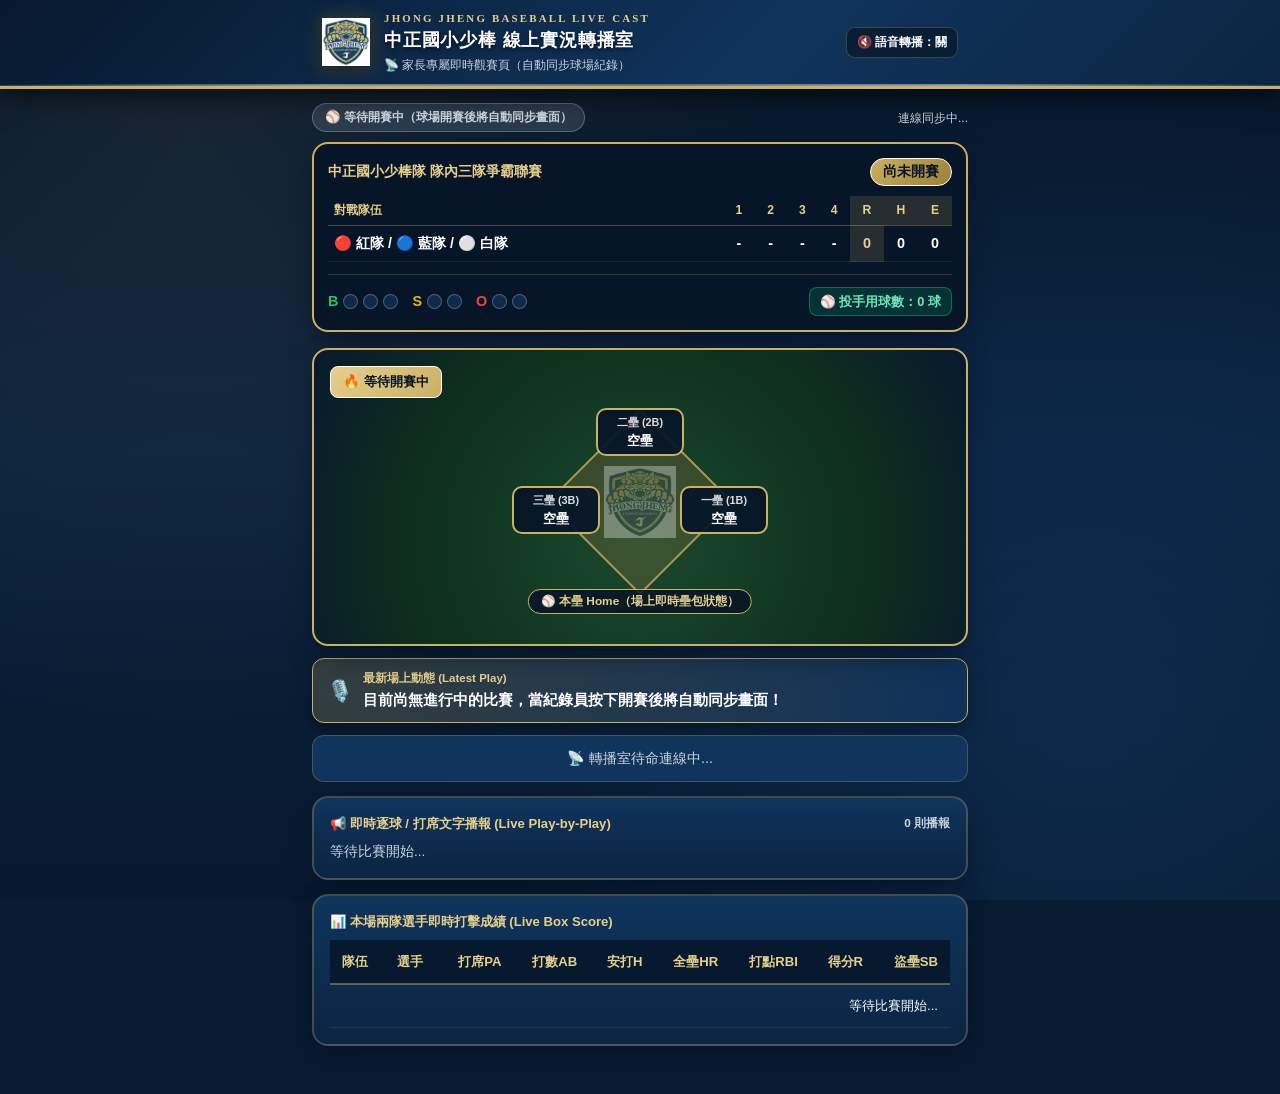
==== live.html @ 172da760 "Add files via upload" ====
<!DOCTYPE html>
<html lang="zh-TW">
<head>
    <meta charset="UTF-8">
    <meta name="viewport" content="width=device-width, initial-scale=1.0, maximum-scale=1.0, user-scalable=no">
    <meta name="theme-color" content="#10345c">
    <title>中正國小少棒隊｜LIVE 家長即時觀賽轉播室（球場模擬 & 文字播報）</title>
    <link rel="icon" type="image/png" href="assets/logo.png">
    <link rel="apple-touch-icon" href="assets/logo.png">
    <link rel="manifest" href="manifest.json">
    <link rel="stylesheet" href="css/styles.css">
    <style>
        /* 家長專屬觀賽頁 (Read-Only Live Gameday Viewer) 客製優化 */
        .parent-live-container {
            max-width: 680px;
            margin: 0 auto;
            padding: 14px 12px 48px 12px;
        }
        .live-status-pill {
            display: inline-flex;
            align-items: center;
            gap: 6px;
            padding: 4px 12px;
            border-radius: 999px;
            font-size: 0.78rem;
            font-weight: 900;
            background: rgba(239, 68, 68, 0.22);
            color: #fca5a5;
            border: 1px solid #ef4444;
        }
        .live-status-pill.standby {
            background: rgba(148, 163, 184, 0.2);
            color: #cbd5e1;
            border-color: rgba(148, 163, 184, 0.45);
        }
        .latest-play-banner {
            background: linear-gradient(90deg, rgba(203, 176, 99, 0.22) 0%, rgba(16, 52, 92, 0.85) 100%);
            border: 1.5px solid var(--jj-gold);
            border-radius: 12px;
            padding: 11px 14px;
            margin-top: 12px;
            display: flex;
            align-items: center;
            gap: 10px;
            box-shadow: 0 6px 18px rgba(0, 0, 0, 0.35);
            transition: transform 0.2s ease;
        }
        .latest-play-banner.flash {
            transform: scale(1.02);
            box-shadow: 0 0 22px rgba(203, 176, 99, 0.75);
        }
        .parent-Diamond-card .base-node {
            cursor: default;
        }
        .parent-Diamond-card .base-node:hover {
            transform: none;
        }
        .parent-Diamond-card .base-second:hover {
            transform: translateX(-50%);
        }
        .parent-box-tabs {
            display: flex;
            gap: 8px;
            margin: 16px 0 10px 0;
        }
    </style>
</head>
<body>

    <!-- 頂部中正國小金獅盾牌家長觀賽導覽列 -->
    <header class="top-header">
        <div class="header-inner" style="max-width:680px;">
            <div class="brand-group">
                <img src="assets/logo.png" alt="中正國小少棒隊徽" class="brand-logo-img" style="width:48px;height:48px;">
                <div class="brand-titles">
                    <div class="varsity-eng" style="font-size:0.68rem;">JHONG JHENG BASEBALL LIVE CAST</div>
                    <h1 style="font-size:1.12rem;">
                        <span>中正國小少棒 線上實況轉播室</span>
                    </h1>
                    <p id="viewer-sync-subtitle" style="font-size:0.75rem;">📡 家長專屬即時觀賽頁（自動同步球場紀錄）</p>
                </div>
            </div>

            <div style="display:flex;align-items:center;gap:8px;">
                <button type="button" id="viewer-voice-btn" class="btn" style="padding:6px 10px;font-size:0.76rem;" onclick="liveViewer.toggleVoice()">
                    🔇 語音轉播：關
                </button>
            </div>
        </div>
    </header>

    <main class="parent-live-container">

        <!-- 頂部狀態橫幅 -->
        <div style="display:flex;justify-content:space-between;align-items:center;margin-bottom:10px;flex-wrap:wrap;gap:8px;">
            <div id="viewer-live-badge" class="live-status-pill">
                <span class="live-dot"></span>
                <span>LIVE 比賽即時轉播中</span>
            </div>
            <span id="viewer-last-update" style="font-size:0.75rem;color:var(--text-secondary);">連線同步中...</span>
        </div>

        <!-- 1. 即時電子計分板 (Scoreboard) -->
        <div class="scoreboard-box">
            <div class="scoreboard-top-meta">
                <span id="viewer-tournament-title">載入賽事資訊中...</span>
                <span id="viewer-inning-badge" class="inning-badge-live">準備中</span>
            </div>
            <div class="table-scroll-wrapper">
                <table id="viewer-linescore-table" class="linescore-table"></table>
            </div>
            <div class="bso-pitch-strip">
                <div class="bso-group">
                    <div class="bso-item">
                        <span style="color:var(--ball-green);">B</span>
                        <span id="v-dot-b-1" class="bso-dot"></span>
                        <span id="v-dot-b-2" class="bso-dot"></span>
                        <span id="v-dot-b-3" class="bso-dot"></span>
                    </div>
                    <div class="bso-item">
                        <span style="color:var(--strike-yellow);">S</span>
                        <span id="v-dot-s-1" class="bso-dot"></span>
                        <span id="v-dot-s-2" class="bso-dot"></span>
                    </div>
                    <div class="bso-item">
                        <span style="color:var(--out-red);">O</span>
                        <span id="v-dot-o-1" class="bso-dot"></span>
                        <span id="v-dot-o-2" class="bso-dot"></span>
                    </div>
                </div>
                <div id="viewer-pitch-count-pill" class="pitch-limit-pill">⚾ 投手用球數：0 球</div>
            </div>
        </div>

        <!-- 2. 模擬棒球場壘包實況圖 + 全壘打大螢幕電視牆煙火特效 -->
        <div class="diamond-card parent-Diamond-card" id="viewer-diamond-card">
            <div class="diamond-mode-banner">
                <span id="viewer-attack-defense-tag" class="attack-defense-tag batting">🔥 等待開賽中</span>
            </div>

            <div class="diamond-field">
                <div class="diamond-lines"></div>
                <div id="v-base-second" class="base-node base-second">
                    <span class="base-label">二壘 (2B)</span>
                    <span id="v-runner-second" class="runner-name">空壘</span>
                </div>
                <div id="v-base-third" class="base-node base-third">
                    <span class="base-label">三壘 (3B)</span>
                    <span id="v-runner-third" class="runner-name">空壘</span>
                </div>
                <div id="v-base-first" class="base-node base-first">
                    <span class="base-label">一壘 (1B)</span>
                    <span id="v-runner-first" class="runner-name">空壘</span>
                </div>
                <div class="home-plate-indicator">⚾ 本壘 Home（場上即時壘包狀態）</div>
            </div>

            <!-- 🏟️ 球場大螢幕電視牆全壘打煙火特效 (HOME RUN Jumbotron Overlay) -->
            <div id="v-hr-jumbotron-overlay" class="hr-jumbotron-overlay" onclick="liveViewer.hideHomeRunJumbotron()">
                <canvas id="v-hr-fireworks-canvas" class="hr-fireworks-canvas"></canvas>
                <div class="hr-jumbotron-content">
                    <div class="hr-flying-ball">⚾</div>
                    <div class="hr-main-title">HOME RUN!</div>
                    <div id="v-hr-batter-banner" class="hr-batter-banner">🔥 全壘打！</div>
                    <div class="hr-sub-hint">🎆 JHONG JHENG STADIUM JUMBOTRON 🎆</div>
                </div>
            </div>
        </div>

        <!-- 3. 最新一球動態快訊橫幅 -->
        <div id="viewer-latest-play-box" class="latest-play-banner">
            <span style="font-size:1.3rem;">🎙️</span>
            <div style="flex:1;">
                <div style="font-size:0.72rem;color:var(--jj-gold-light);font-weight:800;">最新場上動態 (Latest Play)</div>
                <div id="viewer-latest-play-text" style="font-size:0.96rem;font-weight:900;color:#ffffff;">等待球場紀錄員傳送第一球動態...</div>
            </div>
        </div>

        <!-- 4. 目前場上投打對決資訊 -->
        <div id="viewer-matchup-info" class="matchup-bar"></div>

        <!-- 5. 即時逐球 / 打席文字轉播 (Play-by-Play) -->
        <div class="action-pad-card" style="margin-top:14px;">
            <div class="pad-group-title">
                <span>📢 即時逐球 / 打席文字播報 (Live Play-by-Play)</span>
                <span id="viewer-play-count" style="font-size:0.74rem;color:var(--text-secondary);">0 則播報</span>
            </div>
            <div id="viewer-play-log" class="play-log-list" style="max-height:340px;"></div>
        </div>

        <!-- 6. 本場兩隊選手即時成績 Box Score -->
        <div class="action-pad-card" style="margin-top:14px;">
            <div class="pad-group-title">
                <span>📊 本場兩隊選手即時打擊成績 (Live Box Score)</span>
            </div>
            <div class="table-scroll-wrapper">
                <table class="cpbl-table" style="font-size:0.82rem;">
                    <thead>
                        <tr>
                            <th class="align-left">隊伍</th>
                            <th class="align-left">選手</th>
                            <th>打席PA</th>
                            <th>打數AB</th>
                            <th>安打H</th>
                            <th>全壘HR</th>
                            <th>打點RBI</th>
                            <th>得分R</th>
                            <th>盜壘SB</th>
                        </tr>
                    </thead>
                    <tbody id="viewer-live-box-tbody"></tbody>
                </table>
            </div>
        </div>

    </main>

    <script src="js/firebase-config.js"></script>
    <script src="js/data.js"></script>
    <script src="js/stats-engine.js"></script>
    <script src="js/live-viewer.js"></script>
</body>
</html>
---- css/styles.css ----
/* ==========================================================================
   中正國小少棒隊 (JHONG JHENG ELEMENTARY SCHOOL) 專屬視覺主題樣式
   靈感與配色取自中正少棒「瑞獅金爪・皇家藏青盾牌」隊徽：
   - 主色：中正皇家藏青藍 (#10345c / #091e36)
   - 輔色：瑞獅古銅流金 (#cbb063 / #e5ce82) & 利爪純白 (#ffffff)
   ========================================================================== */

:root {
    --bg-primary: #081b31;
    --bg-secondary: #0d2847;
    --bg-card: #10345c;
    --bg-card-hover: #164375;
    --bg-surface: #0a213b;

    --jj-navy-deep: #061527;
    --jj-navy-shield: #10345c;
    --jj-gold: #cbb063;
    --jj-gold-light: #e6cf8b;
    --jj-gold-dark: #9a7f36;

    --border-color: rgba(203, 176, 99, 0.28);
    --border-highlight: rgba(203, 176, 99, 0.75);

    --text-primary: #ffffff;
    --text-secondary: #cbd5e1;
    --text-muted: #94a3b8;

    --cpbl-gold: #cbb063;
    --cpbl-gold-light: #e6cf8b;
    --cpbl-red: #dc2626;
    --cpbl-blue: #2563eb;
    --cpbl-green: #10b981;

    --ball-green: #22c55e;
    --strike-yellow: #eab308;
    --out-red: #ef4444;

    --radius-sm: 8px;
    --radius-md: 12px;
    --radius-lg: 16px;
    --shadow-lg: 0 12px 28px -6px rgba(4, 12, 24, 0.65);
}

* {
    box-sizing: border-box;
    margin: 0;
    padding: 0;
    -webkit-tap-highlight-color: transparent;
}

html, body {
    background-color: var(--bg-primary);
    background-image:
        radial-gradient(circle at 15% 15%, rgba(203, 176, 99, 0.08) 0%, transparent 45%),
        radial-gradient(circle at 85% 80%, rgba(16, 52, 92, 0.55) 0%, transparent 50%),
        linear-gradient(180deg, #061527 0%, #0a223e 50%, #07192e 100%);
    background-attachment: fixed;
    color: var(--text-primary);
    font-family: -apple-system, BlinkMacSystemFont, "Segoe UI", "Microsoft JhengHei", "PingFang TC", Roboto, sans-serif;
    line-height: 1.5;
    min-height: 100vh;
    overflow-x: hidden;
}

/* ==========================================================================
   頂部中正國小金獅盾牌導覽列 (JHONG JHENG Crest Header)
   ========================================================================== */
.top-header {
    background: linear-gradient(135deg, #07192e 0%, #10345c 60%, #0b2542 100%);
    border-bottom: 3px solid var(--jj-gold);
    position: sticky;
    top: 0;
    z-index: 100;
    box-shadow: 0 6px 24px rgba(0, 0, 0, 0.65), inset 0 -1px 0 rgba(255, 255, 255, 0.15);
}

.top-header::after {
    content: '';
    display: block;
    height: 2px;
    background: linear-gradient(90deg, transparent, #ffffff, var(--jj-gold), #ffffff, transparent);
    opacity: 0.45;
}

.header-inner {
    max-width: 1420px;
    margin: 0 auto;
    padding: 10px 22px;
    display: flex;
    align-items: center;
    justify-content: space-between;
    gap: 16px;
    flex-wrap: wrap;
}

.brand-group {
    display: flex;
    align-items: center;
    gap: 14px;
}

.brand-logo-img {
    width: 62px;
    height: 62px;
    object-fit: contain;
    filter: drop-shadow(0 3px 10px rgba(0, 0, 0, 0.65)) drop-shadow(0 0 8px rgba(203, 176, 99, 0.35));
    transition: transform 0.25s ease;
    flex-shrink: 0;
}

.brand-logo-img:hover {
    transform: scale(1.06) rotate(-2deg);
}

.brand-titles .varsity-eng {
    font-family: Georgia, "Times New Roman", serif;
    font-size: 0.72rem;
    font-weight: 800;
    letter-spacing: 2.2px;
    color: var(--jj-gold-light);
    text-transform: uppercase;
    margin-bottom: 1px;
}

.brand-titles h1 {
    font-size: 1.32rem;
    font-weight: 900;
    letter-spacing: 0.8px;
    color: #ffffff;
    text-shadow: 0 2px 4px rgba(0, 0, 0, 0.6);
    display: flex;
    align-items: center;
    gap: 10px;
    flex-wrap: wrap;
}

.season-badge {
    font-size: 0.73rem;
    background: linear-gradient(135deg, rgba(203, 176, 99, 0.25), rgba(154, 127, 54, 0.25));
    color: var(--jj-gold-light);
    border: 1.5px solid var(--jj-gold);
    padding: 2px 10px;
    border-radius: 999px;
    font-weight: 800;
    letter-spacing: 0.5px;
}

.brand-titles p {
    font-size: 0.8rem;
    color: var(--text-secondary);
    margin-top: 2px;
}

/* 桌面版主導覽選單（盾牌金框風格） */
.desktop-nav {
    display: flex;
    gap: 6px;
    background: rgba(6, 21, 39, 0.78);
    padding: 6px;
    border-radius: 12px;
    border: 1.5px solid var(--border-color);
    box-shadow: inset 0 2px 6px rgba(0, 0, 0, 0.45);
}

.nav-btn {
    background: transparent;
    color: var(--text-secondary);
    border: 1px solid transparent;
    padding: 8px 15px;
    border-radius: 8px;
    font-size: 0.9rem;
    font-weight: 800;
    cursor: pointer;
    display: flex;
    align-items: center;
    gap: 6px;
    transition: all 0.2s ease;
}

.nav-btn:hover {
    color: #ffffff;
    border-color: rgba(203, 176, 99, 0.35);
    background: rgba(203, 176, 99, 0.1);
}

.nav-btn.active {
    background: linear-gradient(135deg, #dfd092 0%, #cbb063 55%, #a88c3e 100%);
    color: #081b31;
    border-color: #ffffff;
    box-shadow: 0 3px 12px rgba(203, 176, 99, 0.45);
}

.nav-btn .live-dot {
    width: 8px;
    height: 8px;
    border-radius: 50%;
    background: var(--out-red);
    display: inline-block;
    animation: pulse 1.4s infinite;
}

@keyframes pulse {
    0% { transform: scale(0.95); opacity: 1; }
    50% { transform: scale(1.3); opacity: 0.5; }
    100% { transform: scale(0.95); opacity: 1; }
}

/* 主內容容器 */
.main-container {
    max-width: 1420px;
    margin: 0 auto;
    padding: 22px 22px 100px 22px;
}

/* 中正國小隊徽英雄橫幅 (JJ Hero Crest Banner) */
.jj-hero-banner {
    background: linear-gradient(125deg, #0b2545 0%, #10345c 50%, #17467a 100%);
    border: 2px solid var(--jj-gold);
    border-radius: var(--radius-lg);
    padding: 18px 24px;
    margin-bottom: 22px;
    display: flex;
    align-items: center;
    justify-content: space-between;
    gap: 20px;
    position: relative;
    overflow: hidden;
    box-shadow: var(--shadow-lg), inset 0 0 0 2px rgba(255, 255, 255, 0.08);
}

.jj-hero-banner::before {
    content: '';
    position: absolute;
    right: -25px;
    top: -35px;
    width: 220px;
    height: 220px;
    background: url('../assets/logo.png') no-repeat center/contain;
    opacity: 0.1;
    pointer-events: none;
}

.jj-hero-left {
    display: flex;
    align-items: center;
    gap: 18px;
    z-index: 1;
}

.jj-hero-crest {
    width: 78px;
    height: 78px;
    object-fit: contain;
    filter: drop-shadow(0 4px 12px rgba(0, 0, 0, 0.55));
}

.jj-hero-text .eng-motto {
    font-family: Georgia, "Times New Roman", serif;
    color: var(--jj-gold);
    font-size: 0.82rem;
    font-weight: 800;
    letter-spacing: 2.5px;
}

.jj-hero-text h2 {
    font-size: 1.55rem;
    font-weight: 900;
    color: #ffffff;
    letter-spacing: 1px;
    text-shadow: 0 2px 6px rgba(0, 0, 0, 0.5);
    margin: 2px 0 4px 0;
}

.jj-hero-text p {
    font-size: 0.86rem;
    color: var(--text-secondary);
}

.tab-view {
    display: none;
    animation: fadeIn 0.22s ease;
}

.tab-view.active {
    display: block;
}

@keyframes fadeIn {
    from { opacity: 0; transform: translateY(4px); }
    to { opacity: 1; transform: translateY(0); }
}

/* 三隊聯盟戰績總覽卡片（盾牌雙線金框風格） */
.team-summary-bar {
    display: grid;
    grid-template-columns: repeat(auto-fit, minmax(290px, 1fr));
    gap: 16px;
    margin-bottom: 26px;
}

.summary-stat-card {
    background: linear-gradient(155deg, #10345c 0%, #0a223e 100%);
    border: 1.5px solid var(--border-color);
    border-radius: var(--radius-md);
    padding: 16px 18px;
    position: relative;
    overflow: hidden;
    box-shadow: var(--shadow-lg);
    transition: transform 0.2s ease, border-color 0.2s ease;
}

.summary-stat-card:hover {
    transform: translateY(-2px);
    border-color: var(--jj-gold);
}

.summary-stat-card::after {
    content: '';
    position: absolute;
    right: -12px;
    bottom: -12px;
    width: 95px;
    height: 95px;
    background: url('../assets/logo.png') no-repeat center/contain;
    opacity: 0.06;
    pointer-events: none;
}

.summary-stat-card .stat-label {
    font-size: 0.78rem;
    color: var(--text-secondary);
    font-weight: 700;
    margin-bottom: 4px;
}

.summary-stat-card .stat-value {
    font-size: 1.55rem;
    font-weight: 900;
    color: #fff;
    font-variant-numeric: tabular-nums;
}

.summary-stat-card .stat-sub {
    font-size: 0.75rem;
    color: var(--jj-gold-light);
    margin-top: 2px;
}

/* 區段標題與工具列 */
.section-toolbar {
    display: flex;
    align-items: center;
    justify-content: space-between;
    flex-wrap: wrap;
    gap: 12px;
    margin-bottom: 18px;
}

.section-title {
    display: flex;
    align-items: center;
    gap: 10px;
    font-size: 1.3rem;
    font-weight: 900;
    color: #ffffff;
    text-shadow: 0 2px 4px rgba(0, 0, 0, 0.4);
}

.section-title::before {
    content: '';
    display: inline-block;
    width: 7px;
    height: 24px;
    background: linear-gradient(180deg, var(--jj-gold-light), var(--jj-gold-dark));
    border-radius: 3px;
    border: 1px solid #fff;
}

.pill-switch {
    display: inline-flex;
    background: var(--jj-navy-deep);
    padding: 4px;
    border-radius: 10px;
    border: 1.5px solid var(--border-color);
    flex-wrap: wrap;
}

.pill-btn {
    border: none;
    background: transparent;
    color: var(--text-secondary);
    padding: 7px 15px;
    border-radius: 7px;
    font-size: 0.86rem;
    font-weight: 800;
    cursor: pointer;
    transition: 0.18s;
}

.pill-btn:hover {
    color: #fff;
}

.pill-btn.active {
    background: linear-gradient(135deg, var(--jj-gold-light), var(--jj-gold));
    color: #081b31;
    box-shadow: 0 2px 8px rgba(203, 176, 99, 0.4);
}

/* ==========================================================================
   CPBL × 中正金獅盾牌風格 TOP 5 個人獎項排行榜卡片 (Toplist Podium Cards)
   ========================================================================== */
.toplist-grid {
    display: grid;
    grid-template-columns: repeat(auto-fill, minmax(320px, 1fr));
    gap: 18px;
    margin-bottom: 32px;
}

.toplist-card {
    background: linear-gradient(180deg, #10345c 0%, #0b2442 100%);
    border: 2px solid var(--border-color);
    border-radius: var(--radius-lg);
    overflow: hidden;
    box-shadow: var(--shadow-lg);
    transition: transform 0.2s ease, border-color 0.2s ease;
    position: relative;
}

.toplist-card:hover {
    transform: translateY(-3px);
    border-color: var(--jj-gold);
}

.toplist-card-header {
    background: linear-gradient(90deg, #07192e 0%, #133c6b 100%);
    padding: 12px 16px;
    display: flex;
    align-items: center;
    justify-content: space-between;
    border-bottom: 2px solid var(--jj-gold);
}

.toplist-card-title {
    font-size: 1.02rem;
    font-weight: 900;
    color: var(--jj-gold-light);
    display: flex;
    align-items: center;
    gap: 8px;
    letter-spacing: 0.5px;
}

.toplist-card-code {
    font-family: Georgia, serif;
    font-size: 0.75rem;
    font-weight: 800;
    background: rgba(203, 176, 99, 0.2);
    color: var(--jj-gold-light);
    border: 1px solid rgba(203, 176, 99, 0.5);
    padding: 2px 9px;
    border-radius: 6px;
}

.toplist-leader-hero {
    padding: 16px;
    background: linear-gradient(180deg, rgba(203, 176, 99, 0.18) 0%, rgba(16, 52, 92, 0) 100%);
    display: flex;
    align-items: center;
    justify-content: space-between;
    border-bottom: 1px solid rgba(203, 176, 99, 0.2);
    cursor: pointer;
    position: relative;
    overflow: hidden;
}

.toplist-leader-hero::after {
    content: '';
    position: absolute;
    right: 8px;
    top: 50%;
    transform: translateY(-50%);
    width: 72px;
    height: 72px;
    background: url('../assets/logo.png') no-repeat center/contain;
    opacity: 0.08;
    pointer-events: none;
}

.leader-left {
    display: flex;
    align-items: center;
    gap: 12px;
    z-index: 1;
}

/* 盾牌造型第1名徽章 */
.rank-crown {
    width: 34px;
    height: 38px;
    clip-path: polygon(50% 0%, 100% 15%, 100% 72%, 50% 100%, 0% 72%, 0% 15%);
    background: linear-gradient(135deg, #fff3c4 0%, #cbb063 55%, #8f7229 100%);
    color: #081b31;
    font-weight: 900;
    font-size: 0.95rem;
    display: flex;
    align-items: center;
    justify-content: center;
}

.jersey-badge {
    width: 44px;
    height: 44px;
    border-radius: 10px;
    background: #07192e;
    border: 2px solid var(--jj-gold);
    box-shadow: inset 0 0 0 1px rgba(255, 255, 255, 0.25);
    display: flex;
    align-items: center;
    justify-content: center;
    font-weight: 900;
    font-size: 1.05rem;
    color: var(--jj-gold-light);
}

.leader-info .player-name {
    font-size: 1.12rem;
    font-weight: 900;
    color: #fff;
}

.leader-info .player-meta {
    font-size: 0.76rem;
    color: var(--text-secondary);
    margin-top: 2px;
}

.leader-BigStat {
    font-size: 1.9rem;
    font-weight: 900;
    color: var(--jj-gold-light);
    text-shadow: 0 2px 8px rgba(0, 0, 0, 0.5);
    font-variant-numeric: tabular-nums;
    z-index: 1;
}

.toplist-runners {
    padding: 8px 16px 12px 16px;
}

.runner-row {
    display: flex;
    align-items: center;
    justify-content: space-between;
    padding: 8px 4px;
    border-bottom: 1px dashed rgba(203, 176, 99, 0.15);
    cursor: pointer;
    font-size: 0.9rem;
}

.runner-row:last-child {
    border-bottom: none;
}

.runner-row:hover {
    background: rgba(203, 176, 99, 0.08);
    border-radius: 6px;
}

.runner-left {
    display: flex;
    align-items: center;
    gap: 8px;
}

.rank-num {
    width: 24px;
    height: 24px;
    border-radius: 6px;
    background: rgba(255, 255, 255, 0.1);
    border: 1px solid rgba(255, 255, 255, 0.2);
    color: #e2e8f0;
    font-size: 0.78rem;
    font-weight: 900;
    display: flex;
    align-items: center;
    justify-content: center;
}

.rank-num.rank-1 {
    background: linear-gradient(135deg, #e6cf8b, #cbb063);
    color: #081b31;
    border-color: #fff;
}

.rank-num.rank-2 {
    background: linear-gradient(135deg, #f1f5f9, #94a3b8);
    color: #0f172a;
}

.rank-num.rank-3 {
    background: linear-gradient(135deg, #d97706, #92400e);
    color: #ffffff;
}

.runner-stat {
    font-weight: 800;
    color: #f8fafc;
    font-variant-numeric: tabular-nums;
}

/* ==========================================================================
   完整數據統計表格 (中正藏青金框表格)
   ========================================================================== */
.stats-table-card {
    background: linear-gradient(180deg, #10345c 0%, #0b2442 100%);
    border: 2px solid var(--border-color);
    border-radius: var(--radius-lg);
    overflow: hidden;
    box-shadow: var(--shadow-lg);
    margin-bottom: 28px;
}

.table-filter-bar {
    padding: 14px 18px;
    background: #081d36;
    border-bottom: 2px solid var(--jj-gold);
    display: flex;
    align-items: center;
    justify-content: space-between;
    flex-wrap: wrap;
    gap: 12px;
}

.search-input {
    background: #061527;
    border: 1.5px solid var(--border-color);
    color: var(--text-primary);
    padding: 8px 14px;
    border-radius: 8px;
    font-size: 0.9rem;
    min-width: 220px;
}

.search-input:focus {
    outline: none;
    border-color: var(--jj-gold);
}

.table-scroll-wrapper {
    width: 100%;
    overflow-x: auto;
    -webkit-overflow-scrolling: touch;
}

.cpbl-table {
    width: 100%;
    border-collapse: collapse;
    font-size: 0.88rem;
    white-space: nowrap;
}

.cpbl-table th {
    background: #07192e;
    color: var(--jj-gold-light);
    font-weight: 800;
    padding: 12px 12px;
    text-align: right;
    border-bottom: 2px solid rgba(203, 176, 99, 0.45);
    cursor: pointer;
    user-select: none;
    transition: background 0.15s;
}

.cpbl-table th:hover {
    background: #133c6b;
    color: #fff;
}

.cpbl-table th.sorted {
    color: #ffffff;
    background: rgba(203, 176, 99, 0.25);
}

.cpbl-table th.align-left,
.cpbl-table td.align-left {
    text-align: left;
}

.cpbl-table td {
    padding: 11px 12px;
    text-align: right;
    border-bottom: 1px solid rgba(203, 176, 99, 0.12);
    font-variant-numeric: tabular-nums;
}

.cpbl-table tbody tr:hover {
    background: rgba(203, 176, 99, 0.09);
}

.cpbl-table td.highlight-col {
    color: var(--jj-gold-light);
    font-weight: 900;
    background: rgba(203, 176, 99, 0.1);
}

.player-link-cell {
    display: flex;
    align-items: center;
    gap: 8px;
    cursor: pointer;
    font-weight: 800;
    color: #fff;
}

.player-link-cell:hover {
    color: var(--jj-gold-light);
}

.num-tag {
    display: inline-block;
    min-width: 28px;
    text-align: center;
    padding: 1px 6px;
    border-radius: 5px;
    background: #061527;
    border: 1px solid var(--jj-gold);
    color: var(--jj-gold-light);
    font-size: 0.76rem;
    font-weight: 800;
}

/* ==========================================================================
   實戰計分本介面 (手機/平板觸控優化 Scorebook & Live Recorder)
   ========================================================================== */
.scorebook-layout {
    display: grid;
    grid-template-columns: 1.05fr 1.25fr;
    gap: 18px;
    align-items: start;
}

@media (max-width: 960px) {
    .scorebook-layout {
        grid-template-columns: 1fr;
    }
}

/* 電子計分板 */
.scoreboard-box {
    background: #061527;
    border: 2px solid var(--jj-gold);
    border-radius: var(--radius-lg);
    padding: 14px;
    box-shadow: var(--shadow-lg);
    margin-bottom: 16px;
}

.scoreboard-top-meta {
    display: flex;
    justify-content: space-between;
    align-items: center;
    margin-bottom: 10px;
    font-size: 0.86rem;
    color: var(--jj-gold-light);
    font-weight: 800;
}

.inning-badge-live {
    background: linear-gradient(135deg, #cbb063, #9a7f36);
    color: #061527;
    border: 1px solid #fff;
    padding: 3px 12px;
    border-radius: 999px;
    font-weight: 900;
    font-size: 0.85rem;
}

.linescore-table {
    width: 100%;
    border-collapse: collapse;
    text-align: center;
    font-variant-numeric: tabular-nums;
    font-size: 0.9rem;
}

.linescore-table th {
    color: var(--jj-gold-light);
    font-size: 0.76rem;
    padding: 5px 4px;
    border-bottom: 1px solid rgba(203, 176, 99, 0.35);
}

.linescore-table td {
    padding: 7px 4px;
    font-weight: 800;
    border-bottom: 1px solid rgba(255, 255, 255, 0.08);
}

.linescore-table .team-col {
    text-align: left;
    padding-left: 6px;
    font-weight: 900;
    min-width: 110px;
}

.linescore-table .rhe-col {
    background: rgba(203, 176, 99, 0.16);
    color: var(--jj-gold-light);
    font-weight: 900;
    width: 34px;
}

/* B-S-O 球數燈號與少棒用球數監控 */
.bso-pitch-strip {
    display: flex;
    align-items: center;
    justify-content: space-between;
    flex-wrap: wrap;
    gap: 10px;
    margin-top: 12px;
    padding-top: 12px;
    border-top: 1px solid rgba(203, 176, 99, 0.25);
}

.bso-group {
    display: flex;
    align-items: center;
    gap: 14px;
}

.bso-item {
    display: flex;
    align-items: center;
    gap: 5px;
    font-weight: 900;
    font-size: 0.9rem;
}

.bso-dot {
    width: 15px;
    height: 15px;
    border-radius: 50%;
    background: #102a49;
    border: 1px solid rgba(255, 255, 255, 0.25);
}

.bso-dot.active-b { background: var(--ball-green); box-shadow: 0 0 8px var(--ball-green); }
.bso-dot.active-s { background: var(--strike-yellow); box-shadow: 0 0 8px var(--strike-yellow); }
.bso-dot.active-o { background: var(--out-red); box-shadow: 0 0 8px var(--out-red); }

.pitch-limit-pill {
    padding: 4px 10px;
    border-radius: 8px;
    font-size: 0.8rem;
    font-weight: 800;
    background: rgba(16, 185, 129, 0.18);
    border: 1px solid rgba(16, 185, 129, 0.45);
    color: #6ee7b7;
}

.pitch-limit-pill.warn {
    background: rgba(245, 158, 11, 0.22);
    border-color: #f59e0b;
    color: #fde68a;
}

.pitch-limit-pill.danger {
    background: rgba(239, 68, 68, 0.25);
    border-color: #ef4444;
    color: #fca5a5;
}

/* 互動式棒球鑽石壘包圖（中央浮印中正金獅隊徽） */
.diamond-card {
    background: radial-gradient(circle at 50% 65%, #194a2d 0%, #0e2e1d 62%, #07192e 100%);
    border: 2px solid var(--jj-gold);
    border-radius: var(--radius-lg);
    padding: 16px;
    position: relative;
    min-height: 295px;
    display: flex;
    flex-direction: column;
    justify-content: space-between;
    box-shadow: var(--shadow-lg);
    overflow: hidden;
}

.diamond-mode-banner {
    display: flex;
    justify-content: space-between;
    align-items: center;
    z-index: 2;
}

.attack-defense-tag {
    padding: 5px 12px;
    border-radius: 8px;
    font-weight: 900;
    font-size: 0.84rem;
    background: linear-gradient(135deg, var(--jj-gold-light), var(--jj-gold));
    color: #061527;
    border: 1px solid #fff;
}

.diamond-field {
    position: relative;
    width: 240px;
    height: 210px;
    margin: 10px auto;
}

.diamond-lines {
    position: absolute;
    top: 28px;
    left: 50%;
    width: 132px;
    height: 132px;
    transform: translateX(-50%) rotate(45deg);
    border: 2px solid rgba(203, 176, 99, 0.75);
    background: rgba(180, 125, 70, 0.22);
}

.diamond-lines::after {
    content: '';
    position: absolute;
    inset: 28px;
    background: url('../assets/logo.png') no-repeat center/contain;
    transform: rotate(-45deg);
    opacity: 0.32;
    pointer-events: none;
}

.base-node {
    position: absolute;
    width: 88px;
    min-height: 44px;
    background: rgba(6, 21, 39, 0.92);
    border: 2px solid var(--jj-gold);
    border-radius: 10px;
    display: flex;
    flex-direction: column;
    align-items: center;
    justify-content: center;
    padding: 4px 6px;
    cursor: pointer;
    z-index: 3;
    transition: transform 0.15s, border-color 0.15s;
    text-align: center;
}

.base-node:hover {
    transform: scale(1.05);
}

.base-node.occupied {
    background: linear-gradient(135deg, #e6cf8b, #cbb063);
    color: #061527;
    border-color: #ffffff;
    box-shadow: 0 0 14px rgba(203, 176, 99, 0.8);
}

.base-node .base-label {
    font-size: 0.68rem;
    font-weight: 800;
    opacity: 0.85;
}

.base-node .runner-name {
    font-size: 0.82rem;
    font-weight: 900;
    white-space: nowrap;
    overflow: hidden;
    text-overflow: ellipsis;
    max-width: 78px;
}

.base-second {
    top: 0;
    left: 50%;
    transform: translateX(-50%);
}
.base-second:hover { transform: translateX(-50%) scale(1.05); }

.base-third {
    top: 78px;
    left: -8px;
}

.base-first {
    top: 78px;
    right: -8px;
}

.home-plate-indicator {
    position: absolute;
    bottom: 4px;
    left: 50%;
    transform: translateX(-50%);
    background: rgba(6, 21, 39, 0.85);
    border: 1px solid var(--jj-gold);
    color: var(--jj-gold-light);
    padding: 3px 12px;
    border-radius: 999px;
    font-size: 0.74rem;
    font-weight: 800;
    white-space: nowrap;
}

/* 當前對決焦點卡 */
.matchup-bar {
    background: var(--bg-card);
    border: 1.5px solid var(--border-color);
    border-radius: var(--radius-md);
    padding: 12px 14px;
    display: flex;
    align-items: center;
    justify-content: space-between;
    gap: 10px;
    flex-wrap: wrap;
    margin-top: 12px;
}

/* 實戰操作按鈕面盤 */
.action-pad-card {
    background: linear-gradient(180deg, #10345c 0%, #0b2442 100%);
    border: 2px solid var(--border-color);
    border-radius: var(--radius-lg);
    padding: 16px;
    box-shadow: var(--shadow-lg);
}

.pad-group-title {
    font-size: 0.82rem;
    font-weight: 800;
    color: var(--jj-gold-light);
    margin: 12px 0 8px 0;
    display: flex;
    align-items: center;
    justify-content: space-between;
}

.pad-group-title:first-child {
    margin-top: 0;
}

.pitch-btn-grid {
    display: grid;
    grid-template-columns: repeat(4, 1fr);
    gap: 8px;
}

.play-btn-grid {
    display: grid;
    grid-template-columns: repeat(3, 1fr);
    gap: 9px;
}

.touch-btn {
    border: none;
    border-radius: 11px;
    padding: 13px 8px;
    font-size: 0.94rem;
    font-weight: 900;
    color: #fff;
    cursor: pointer;
    display: flex;
    flex-direction: column;
    align-items: center;
    justify-content: center;
    gap: 2px;
    transition: transform 0.08s ease;
    box-shadow: 0 3px 8px rgba(0, 0, 0, 0.35);
}

.touch-btn:active {
    transform: scale(0.95);
}

.touch-btn small {
    font-size: 0.7rem;
    opacity: 0.85;
    font-weight: 600;
}

.btn-strike { background: linear-gradient(135deg, #ca8a04, #a16207); border: 1px solid #facc15; }
.btn-ball   { background: linear-gradient(135deg, #16a34a, #15803d); border: 1px solid #4ade80; }
.btn-foul   { background: linear-gradient(135deg, #475569, #334155); border: 1px solid #94a3b8; }

.btn-hit    { background: linear-gradient(135deg, #059669, #047857); border: 1px solid #34d399; }
.btn-hr     { background: linear-gradient(135deg, #cbb063, #9a7f36); color: #061527; border: 1.5px solid #ffffff; }
.btn-walk   { background: linear-gradient(135deg, #2563eb, #1d4ed8); border: 1px solid #60a5fa; }
.btn-out    { background: linear-gradient(135deg, #dc2626, #b91c1c); border: 1px solid #f87171; }
.btn-sac    { background: linear-gradient(135deg, #7c3aed, #6d28d9); border: 1px solid #a78bfa; }

.utility-btn-row {
    display: flex;
    flex-wrap: wrap;
    gap: 8px;
    margin-top: 16px;
    padding-top: 14px;
    border-top: 1px solid var(--border-color);
}

/* 通用按鈕樣式 */
.btn {
    border: 1.5px solid var(--border-color);
    background: #081d36;
    color: var(--text-primary);
    padding: 9px 15px;
    border-radius: 9px;
    font-size: 0.88rem;
    font-weight: 800;
    cursor: pointer;
    display: inline-flex;
    align-items: center;
    gap: 6px;
    transition: 0.15s;
}

.btn:hover {
    background: var(--bg-card-hover);
    border-color: var(--jj-gold);
}

.btn-primary {
    background: linear-gradient(135deg, #e6cf8b 0%, #cbb063 60%, #9a7f36 100%);
    color: #061527;
    border-color: #ffffff;
}

.btn-primary:hover {
    filter: brightness(1.06);
}

.btn-danger {
    background: rgba(239, 68, 68, 0.2);
    color: #fca5a5;
    border-color: rgba(239, 68, 68, 0.45);
}

/* 文字轉播紀錄 */
.play-log-list {
    max-height: 250px;
    overflow-y: auto;
    display: flex;
    flex-direction: column;
    gap: 6px;
    padding-right: 4px;
}

.play-log-item {
    background: rgba(6, 21, 39, 0.85);
    border-left: 3px solid var(--jj-gold);
    padding: 8px 12px;
    border-radius: 6px;
    font-size: 0.85rem;
    display: flex;
    gap: 8px;
}

.play-log-inning {
    color: var(--jj-gold-light);
    font-weight: 800;
    min-width: 48px;
}

/* 比賽歷史卡片 */
.games-list-grid {
    display: grid;
    grid-template-columns: repeat(auto-fill, minmax(360px, 1fr));
    gap: 16px;
}

.game-history-card {
    background: linear-gradient(180deg, #10345c 0%, #0a223e 100%);
    border: 2px solid var(--border-color);
    border-radius: var(--radius-lg);
    padding: 16px;
    box-shadow: var(--shadow-lg);
}

.game-result-badge {
    padding: 3px 10px;
    border-radius: 6px;
    font-weight: 900;
    font-size: 0.8rem;
}

.game-result-badge.win { background: rgba(203, 176, 99, 0.22); color: var(--jj-gold-light); border: 1px solid var(--jj-gold); }

/* 模態彈窗 */
.modal-backdrop {
    position: fixed;
    inset: 0;
    background: rgba(4, 12, 24, 0.85);
    backdrop-filter: blur(5px);
    z-index: 250;
    display: none;
    align-items: center;
    justify-content: center;
    padding: 16px;
}

.modal-backdrop.open {
    display: flex;
}

.modal-panel {
    background: linear-gradient(180deg, #10345c 0%, #081d36 100%);
    border: 2px solid var(--jj-gold);
    border-radius: var(--radius-lg);
    width: 100%;
    max-width: 700px;
    max-height: 90vh;
    overflow-y: auto;
    box-shadow: 0 20px 50px rgba(0, 0, 0, 0.75);
    padding: 20px;
}

.modal-header {
    display: flex;
    align-items: center;
    justify-content: space-between;
    padding-bottom: 12px;
    margin-bottom: 16px;
    border-bottom: 1.5px solid var(--border-color);
}

.form-grid {
    display: grid;
    grid-template-columns: repeat(auto-fit, minmax(180px, 1fr));
    gap: 12px;
    margin-bottom: 14px;
}

.form-group label {
    display: block;
    font-size: 0.8rem;
    color: var(--jj-gold-light);
    margin-bottom: 4px;
    font-weight: 800;
}

.form-control {
    width: 100%;
    background: #061527;
    border: 1.5px solid var(--border-color);
    color: var(--text-primary);
    padding: 9px 12px;
    border-radius: 8px;
    font-size: 0.92rem;
}

/* 手機/平板底部固定導覽列 */
.mobile-bottom-nav {
    display: none;
    position: fixed;
    bottom: 0;
    left: 0;
    right: 0;
    background: rgba(6, 21, 39, 0.96);
    backdrop-filter: blur(10px);
    border-top: 2px solid var(--jj-gold);
    z-index: 150;
    padding: 6px 8px calc(6px + env(safe-area-inset-bottom));
    justify-content: space-around;
}

.mobile-nav-item {
    background: transparent;
    border: none;
    color: var(--text-secondary);
    display: flex;
    flex-direction: column;
    align-items: center;
    gap: 3px;
    font-size: 0.72rem;
    font-weight: 800;
    padding: 6px 10px;
    border-radius: 8px;
    cursor: pointer;
}

.mobile-nav-item .icon {
    font-size: 1.2rem;
}

.mobile-nav-item.active {
    color: var(--jj-gold-light);
}

@media (max-width: 860px) {
    .desktop-nav {
        display: none;
    }
    .mobile-bottom-nav {
        display: flex;
    }
    .header-inner {
        padding: 10px 14px;
    }
    .brand-logo-img {
        width: 48px;
        height: 48px;
    }
    .jj-hero-banner {
        padding: 14px 16px;
    }
    .jj-hero-crest {
        width: 56px;
        height: 56px;
    }
    .jj-hero-text h2 {
        font-size: 1.2rem;
    }
    .main-container {
        padding: 14px 12px 95px 12px;
    }
    .pitch-btn-grid {
        grid-template-columns: repeat(2, 1fr);
    }
    .games-list-grid {
        grid-template-columns: 1fr;
    }
}

/* ==========================================================================
   🔊 按鈕語音播報確認橫幅 (Voice Confirmation HUD)
   ========================================================================== */
.voice-confirm-bar {
    display: flex;
    align-items: center;
    justify-content: space-between;
    gap: 10px;
    background: rgba(6, 21, 39, 0.85);
    border: 1.5px solid var(--border-color);
    border-radius: 10px;
    padding: 8px 12px;
    margin-bottom: 12px;
}

.voice-action-toast {
    font-size: 0.9rem;
    font-weight: 900;
    color: var(--jj-gold-light);
    display: flex;
    align-items: center;
    gap: 6px;
    transition: transform 0.15s ease, color 0.15s ease;
}

.voice-action-toast.speaking {
    color: #ffffff;
    text-shadow: 0 0 12px rgba(203, 176, 99, 0.9);
    transform: scale(1.03);
}

.voice-toggle-btn {
    padding: 4px 10px;
    font-size: 0.76rem;
    white-space: nowrap;
}

/* ==========================================================================
   🏟️ 球場大螢幕電視牆全壘打煙火特效 (Stadium Jumbotron HOME RUN Overlay)
   ========================================================================== */
.hr-jumbotron-overlay {
    position: absolute;
    inset: 0;
    z-index: 30;
    background:
        repeating-linear-gradient(
            0deg,
            rgba(0, 0, 0, 0.28) 0px,
            rgba(0, 0, 0, 0.28) 2px,
            transparent 2px,
            transparent 4px
        ),
        radial-gradient(circle at 50% 45%, rgba(26, 12, 4, 0.88) 0%, rgba(4, 12, 26, 0.95) 100%);
    display: flex;
    align-items: center;
    justify-content: center;
    opacity: 0;
    pointer-events: none;
    transition: opacity 0.25s ease;
    cursor: pointer;
    border-radius: calc(var(--radius-lg) - 2px);
    box-shadow: inset 0 0 36px rgba(255, 200, 40, 0.55);
}

.hr-jumbotron-overlay.active {
    opacity: 1;
    pointer-events: auto;
    animation: jumbotronBorderFlash 0.35s infinite alternate;
}

@keyframes jumbotronBorderFlash {
    0% {
        box-shadow: inset 0 0 25px rgba(255, 215, 0, 0.45), inset 0 0 0 3px #cbb063;
    }
    100% {
        box-shadow: inset 0 0 55px rgba(255, 80, 20, 0.85), inset 0 0 0 5px #fffbeb;
    }
}

.hr-fireworks-canvas {
    position: absolute;
    inset: 0;
    width: 100%;
    height: 100%;
    pointer-events: none;
    z-index: 1;
}

.hr-jumbotron-content {
    position: relative;
    z-index: 2;
    text-align: center;
    padding: 12px 16px;
    display: flex;
    flex-direction: column;
    align-items: center;
    justify-content: center;
}

.hr-flying-ball {
    font-size: 2.3rem;
    filter: drop-shadow(0 0 14px #facc15);
    animation: hrBallFly 0.75s cubic-bezier(0.18, 0.89, 0.32, 1.28) infinite alternate;
}

@keyframes hrBallFly {
    0% { transform: translateY(4px) scale(0.92) rotate(-15deg); }
    100% { transform: translateY(-10px) scale(1.18) rotate(20deg); }
}

.hr-main-title {
    font-family: "Impact", "Arial Black", "Segoe UI Black", sans-serif;
    font-size: clamp(2.3rem, 6vw, 3.4rem);
    font-weight: 900;
    letter-spacing: 3px;
    line-height: 1.05;
    text-transform: uppercase;
    background: linear-gradient(180deg, #ffffff 0%, #fef08a 30%, #f59e0b 65%, #dc2626 100%);
    -webkit-background-clip: text;
    background-clip: text;
    color: transparent;
    filter: drop-shadow(0 0 12px rgba(250, 204, 21, 0.95)) drop-shadow(0 4px 0 #7c2d12);
    animation: hrTitlePop 0.45s cubic-bezier(0.175, 0.885, 0.32, 1.275) infinite alternate;
    margin: 4px 0 8px 0;
}

@keyframes hrTitlePop {
    0% { transform: scale(0.96) rotate(-1deg); }
    100% { transform: scale(1.06) rotate(1deg); }
}

.hr-batter-banner {
    background: linear-gradient(90deg, rgba(220, 38, 38, 0.92), rgba(180, 83, 9, 0.95), rgba(220, 38, 38, 0.92));
    border: 2px solid #fef08a;
    color: #ffffff;
    font-weight: 900;
    font-size: 0.96rem;
    padding: 5px 16px;
    border-radius: 999px;
    box-shadow: 0 0 18px rgba(250, 204, 21, 0.7);
    letter-spacing: 0.5px;
}

.hr-sub-hint {
    margin-top: 8px;
    font-size: 0.7rem;
    font-weight: 900;
    letter-spacing: 2px;
    color: #fde68a;
    text-shadow: 0 0 8px rgba(250, 204, 21, 0.8);
}

/* ==========================================================================
   📱 手機版專屬排版：比賽紀錄時將「即時文字播報」移到最下方
   （平板 >= 768px 與電腦版維持原本左右/原位排版不變動）
   ========================================================================== */
@media (max-width: 767px) {
    .live-scorebook-grid {
        display: flex;
        flex-direction: column;
        gap: 14px;
    }

    .live-scorebook-grid > .live-left-col {
        display: contents;
    }

    .live-scorebook-grid .diamond-card {
        order: 1;
    }

    .live-scorebook-grid #live-matchup-info {
        order: 2;
        margin-top: 0;
    }

    .live-scorebook-grid > .live-right-col {
        order: 3;
    }

    .live-scorebook-grid .play-log-card {
        order: 4;
        margin-top: 0 !important;
    }
}

/* ==========================================================================
   📸 CPBL 官網風格：第一名選手照片 ＋ 1~5名橫線排行榜卡片 (CPBL Photo Podium Card)
   ========================================================================== */
.toplist-grid {
    grid-template-columns: repeat(auto-fill, minmax(365px, 1fr));
    gap: 20px;
}

@media (max-width: 480px) {
    .toplist-grid {
        grid-template-columns: 1fr;
    }
}

.cpbl-podium-header {
    background: linear-gradient(90deg, #07192e 0%, #10345c 100%);
    padding: 12px 16px 10px 16px;
    display: flex;
    align-items: baseline;
    justify-content: space-between;
    border-bottom: 3.5px solid var(--jj-gold);
}

.cpbl-title-group {
    display: flex;
    align-items: baseline;
    gap: 8px;
}

.cpbl-cat-name {
    font-size: 1.2rem;
    font-weight: 900;
    color: #ffffff;
    letter-spacing: 0.5px;
}

.cpbl-cat-eng {
    font-size: 0.86rem;
    font-weight: 800;
    color: var(--jj-gold-light);
    letter-spacing: 0.5px;
}

.cpbl-more-link {
    font-size: 0.8rem;
    font-weight: 700;
    color: var(--text-secondary);
    cursor: pointer;
    display: inline-flex;
    align-items: center;
    gap: 5px;
    transition: color 0.15s;
}

.cpbl-more-link:hover {
    color: var(--jj-gold-light);
}

.cpbl-more-circle {
    width: 18px;
    height: 18px;
    border-radius: 50%;
    border: 1px solid currentColor;
    display: inline-flex;
    align-items: center;
    justify-content: center;
    font-size: 0.65rem;
}

.cpbl-podium-body {
    display: flex;
    align-items: stretch;
    gap: 16px;
    padding: 16px;
    background: linear-gradient(180deg, rgba(16, 52, 92, 0.95) 0%, rgba(9, 28, 52, 0.98) 100%);
}

.cpbl-leader-portrait-box {
    width: 122px;
    min-width: 122px;
    height: 156px;
    border-radius: 8px;
    overflow: hidden;
    background: linear-gradient(180deg, #f8fafc 0%, #e2e8f0 100%);
    border: 2px solid var(--jj-gold);
    box-shadow: 0 6px 16px rgba(0, 0, 0, 0.45);
    position: relative;
    cursor: pointer;
    display: flex;
    align-items: center;
    justify-content: center;
}

.cpbl-leader-portrait-box:hover {
    border-color: #ffffff;
}

.cpbl-leader-photo {
    width: 100%;
    height: 100%;
    object-fit: cover;
    object-position: top center;
    display: block;
}

.cpbl-leader-num-corner {
    position: absolute;
    bottom: 0;
    right: 0;
    background: rgba(6, 21, 39, 0.9);
    color: var(--jj-gold-light);
    font-weight: 900;
    font-size: 0.72rem;
    padding: 2px 7px;
    border-top-left-radius: 6px;
    border-top: 1px solid var(--jj-gold);
    border-left: 1px solid var(--jj-gold);
}

.cpbl-leader-list {
    flex: 1;
    display: flex;
    flex-direction: column;
    justify-content: space-between;
    min-width: 0;
    gap: 6px;
}

.cpbl-rank-row {
    display: flex;
    align-items: center;
    gap: 8px;
    cursor: pointer;
    padding: 2px 0;
    transition: transform 0.12s;
}

.cpbl-rank-row:hover {
    transform: translateX(3px);
}

.cpbl-rank-badge {
    width: 24px;
    height: 24px;
    min-width: 24px;
    display: inline-flex;
    align-items: center;
    justify-content: center;
    font-style: italic;
    font-weight: 900;
    font-size: 0.82rem;
    background: rgba(255, 255, 255, 0.12);
    color: #cbd5e1;
    border-radius: 3px;
}

.cpbl-rank-row.is-first .cpbl-rank-badge {
    width: 26px;
    height: 26px;
    min-width: 26px;
    background: linear-gradient(135deg, var(--jj-gold-light), var(--jj-gold));
    color: #061527;
    font-size: 0.9rem;
    box-shadow: 0 2px 8px rgba(203, 176, 99, 0.45);
}

.cpbl-player-label {
    font-size: 0.9rem;
    font-weight: 700;
    color: #cbd5e1;
    white-space: nowrap;
    overflow: hidden;
    text-overflow: ellipsis;
}

.cpbl-player-label .cpbl-team-sub {
    font-size: 0.78rem;
    font-weight: 600;
    color: #94a3b8;
    margin-left: 2px;
}

.cpbl-rank-row.is-first .cpbl-player-label {
    font-size: 1.04rem;
    font-weight: 900;
    color: var(--jj-gold-light);
}

.cpbl-rank-row.is-first .cpbl-player-label .cpbl-team-sub {
    color: #e2e8f0;
    font-size: 0.84rem;
}

.cpbl-connect-line {
    flex: 1;
    min-width: 12px;
    height: 1px;
    background: rgba(203, 176, 99, 0.25);
}

.cpbl-rank-row.is-first .cpbl-connect-line {
    background: rgba(203, 176, 99, 0.55);
}

.cpbl-stat-num {
    font-variant-numeric: tabular-nums;
    font-weight: 800;
    font-size: 0.95rem;
    color: #e2e8f0;
}

.cpbl-rank-row.is-first .cpbl-stat-num {
    font-size: 1.24rem;
    font-weight: 900;
    color: var(--jj-gold-light);
}

@media (max-width: 420px) {
    .cpbl-leader-portrait-box {
        width: 100px;
        min-width: 100px;
        height: 136px;
    }
}

/* ==========================================================================
   📸 選手照片資料夾批次上傳預覽牆 (Photo Upload Wall Grid)
   ========================================================================== */
.photo-wall-grid {
    display: grid;
    grid-template-columns: repeat(auto-fill, minmax(110px, 1fr));
    gap: 10px;
    max-height: 310px;
    overflow-y: auto;
    padding: 4px 2px;
}

.photo-wall-item {
    background: #061527;
    border: 1.5px solid var(--border-color);
    border-radius: 10px;
    padding: 8px 6px;
    display: flex;
    flex-direction: column;
    align-items: center;
    gap: 5px;
    cursor: pointer;
    transition: border-color 0.15s, transform 0.15s;
    text-align: center;
}

.photo-wall-item:hover {
    border-color: var(--jj-gold);
    transform: translateY(-2px);
}

.photo-wall-item.has-photo {
    border-color: rgba(16, 185, 129, 0.65);
    background: rgba(16, 185, 129, 0.08);
}

.photo-wall-avatar {
    width: 60px;
    height: 74px;
    border-radius: 6px;
    object-fit: cover;
    object-position: top center;
    background: #f1f5f9;
    border: 1px solid var(--jj-gold);
}

/* ==========================================================================
   🌏 隊內三隊爭霸 vs 對外比賽數據模式一鍵切換膠囊 (Mode Switch Capsule)
   ========================================================================== */
.mode-switch-capsule {
    display: inline-flex;
    background: rgba(4, 12, 24, 0.88);
    border: 2px solid var(--jj-gold);
    border-radius: 999px;
    padding: 4px;
    gap: 4px;
    box-shadow: 0 4px 16px rgba(0, 0, 0, 0.45);
}

.mode-switch-btn {
    border: none;
    background: transparent;
    color: var(--text-secondary);
    font-size: 0.9rem;
    font-weight: 900;
    padding: 8px 18px;
    border-radius: 999px;
    cursor: pointer;
    transition: all 0.2s ease;
    white-space: nowrap;
}

.mode-switch-btn:hover {
    color: #ffffff;
}

.mode-switch-btn.active {
    background: linear-gradient(135deg, #e6cf8b 0%, #cbb063 55%, #9a7f36 100%);
    color: #061527;
    box-shadow: 0 2px 10px rgba(203, 176, 99, 0.55);
}

#btn-mode-external.active {
    background: linear-gradient(135deg, #38bdf8 0%, #0284c7 100%);
    color: #ffffff;
    box-shadow: 0 2px 12px rgba(56, 189, 248, 0.55);
}

@media (max-width: 640px) {
    .mode-switch-capsule {
        width: 100%;
    }
    .mode-switch-btn {
        flex: 1;
        padding: 8px 10px;
        font-size: 0.82rem;
        text-align: center;
    }
}
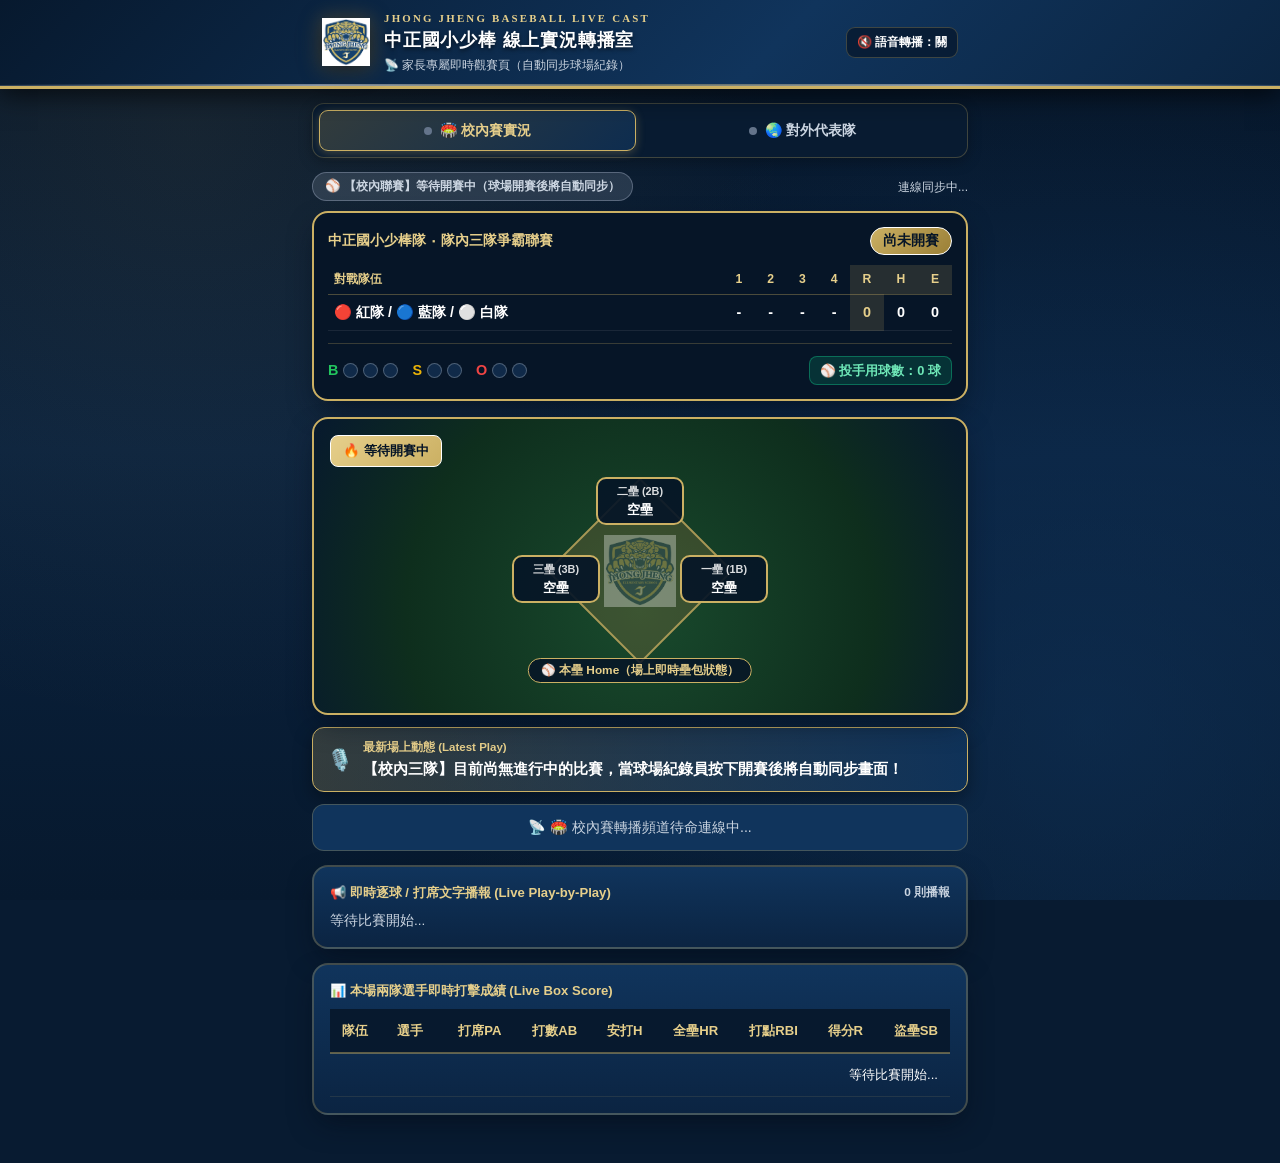
==== commit 038905d0: "Add files via upload" ====
--- a/live.html
+++ b/live.html
@@ -90,6 +90,18 @@
     </header>
 
     <main class="parent-live-container">
+
+        <!-- 雙頻道即時觀賽切換器（校內三隊爭霸 ⇄ 對外代表隊） -->
+        <div class="channel-switch-bar" style="margin-bottom:14px;">
+            <button type="button" id="channel-btn-intra" class="channel-pill active" onclick="liveViewer.switchChannel('intra')">
+                <span id="channel-dot-intra" class="channel-status-dot"></span>
+                <span id="channel-label-intra">🏟️ 校內三隊爭霸實況</span>
+            </button>
+            <button type="button" id="channel-btn-external" class="channel-pill channel-ext" onclick="liveViewer.switchChannel('external')">
+                <span id="channel-dot-external" class="channel-status-dot"></span>
+                <span id="channel-label-external">🌏 對外代表隊實況</span>
+            </button>
+        </div>
 
         <!-- 頂部狀態橫幅 -->
         <div style="display:flex;justify-content:space-between;align-items:center;margin-bottom:10px;flex-wrap:wrap;gap:8px;">
--- a/css/styles.css
+++ b/css/styles.css
@@ -1835,3 +1835,73 @@
         text-align: center;
     }
 }
+
+/* ======================================================================
+   雙頻道即時開打（校內三隊賽 ⇄ 對外代表隊）切換器樣式
+   ====================================================================== */
+.channel-switch-bar {
+    display: flex;
+    gap: 8px;
+    background: var(--bg-primary);
+    padding: 6px;
+    border-radius: 12px;
+    border: 1.5px solid var(--border-color);
+    box-shadow: 0 4px 14px rgba(0, 0, 0, 0.25);
+}
+
+.channel-pill {
+    flex: 1;
+    display: inline-flex;
+    align-items: center;
+    justify-content: center;
+    gap: 8px;
+    padding: 10px 14px;
+    border-radius: 9px;
+    font-size: 0.88rem;
+    font-weight: 800;
+    color: var(--text-secondary);
+    background: transparent;
+    border: 1px solid transparent;
+    cursor: pointer;
+    transition: all 0.2s ease;
+}
+
+.channel-pill:hover {
+    color: #ffffff;
+    background: rgba(255, 255, 255, 0.05);
+}
+
+.channel-pill.active {
+    background: linear-gradient(135deg, rgba(203, 176, 99, 0.22), rgba(16, 52, 92, 0.7));
+    color: var(--jj-gold-light);
+    border-color: var(--jj-gold);
+    box-shadow: 0 2px 10px rgba(203, 176, 99, 0.3);
+}
+
+.channel-pill.active.channel-ext {
+    background: linear-gradient(135deg, rgba(56, 189, 248, 0.24), rgba(6, 78, 59, 0.75));
+    color: #7dd3fc;
+    border-color: #38bdf8;
+    box-shadow: 0 2px 10px rgba(56, 189, 248, 0.3);
+}
+
+.channel-status-dot {
+    width: 8px;
+    height: 8px;
+    border-radius: 50%;
+    background: #64748b;
+    display: inline-block;
+    flex-shrink: 0;
+}
+
+.channel-status-dot.live {
+    background: #22c55e;
+    box-shadow: 0 0 8px #22c55e;
+    animation: livePulse 1.5s infinite;
+}
+
+@keyframes livePulse {
+    0% { transform: scale(0.95); box-shadow: 0 0 0 0 rgba(34, 197, 94, 0.7); }
+    70% { transform: scale(1.15); box-shadow: 0 0 0 6px rgba(34, 197, 94, 0); }
+    100% { transform: scale(0.95); box-shadow: 0 0 0 0 rgba(34, 197, 94, 0); }
+}
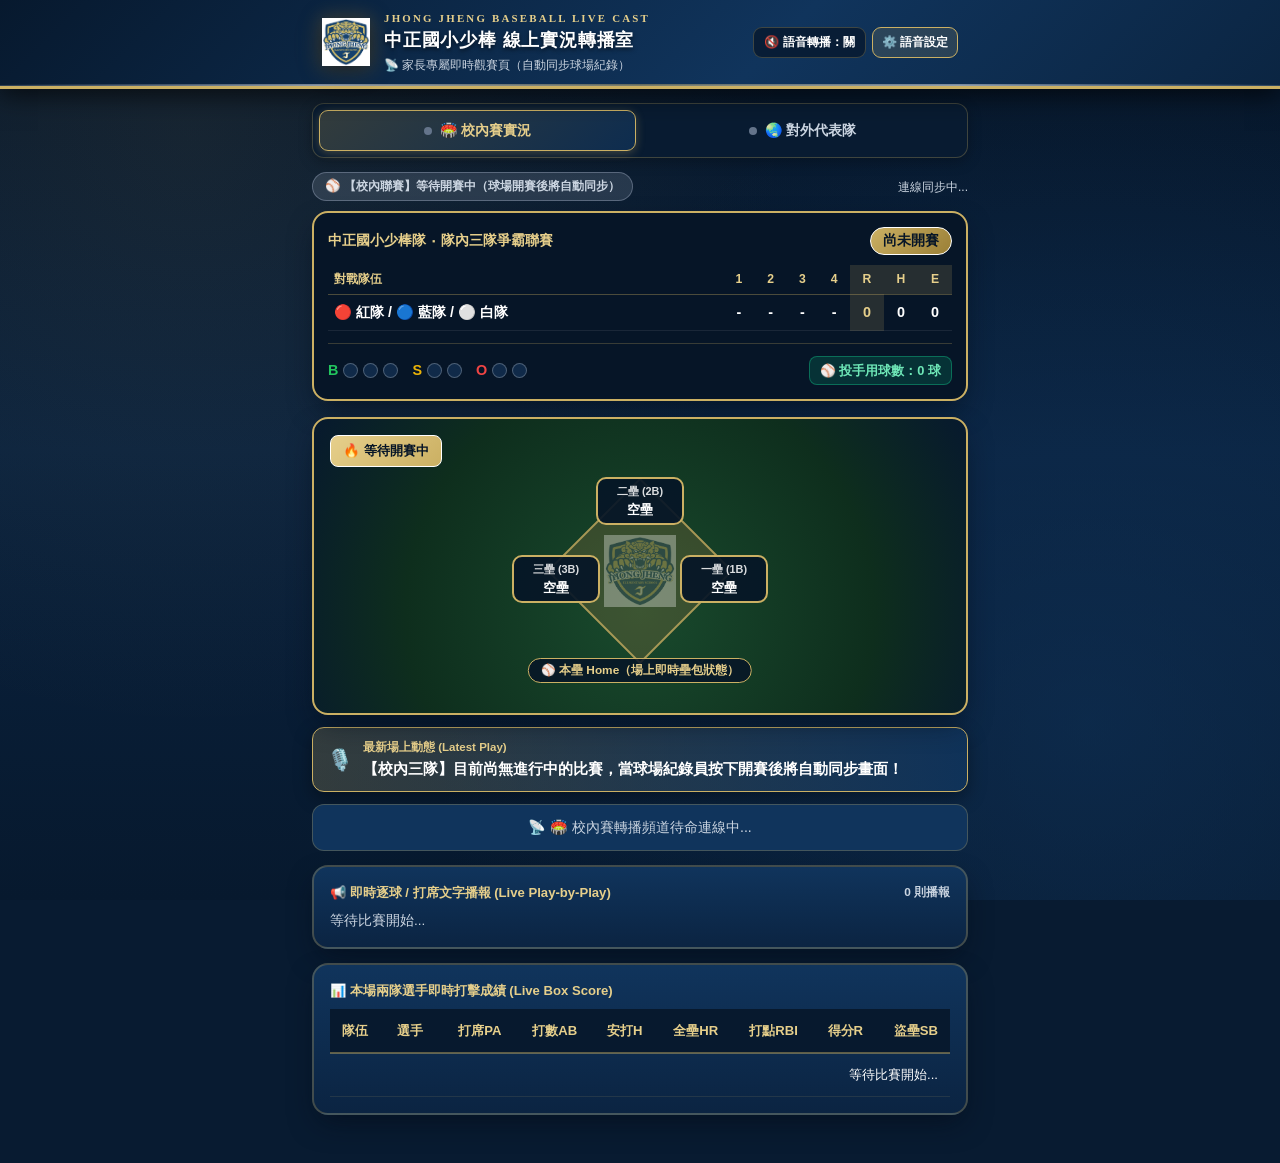
==== commit 578235d3: "Add files via upload" ====
--- a/live.html
+++ b/live.html
@@ -81,15 +81,50 @@
                 </div>
             </div>
 
-            <div style="display:flex;align-items:center;gap:8px;">
+            <div style="display:flex;align-items:center;gap:6px;flex-wrap:wrap;justify-content:flex-end;">
                 <button type="button" id="viewer-voice-btn" class="btn" style="padding:6px 10px;font-size:0.76rem;" onclick="liveViewer.toggleVoice()">
                     🔇 語音轉播：關
                 </button>
+                <button type="button" id="viewer-voice-settings-toggle" class="btn" style="padding:6px 9px;font-size:0.76rem;background:rgba(203,176,99,0.15);border-color:var(--cpbl-gold);" onclick="liveViewer.toggleVoiceSettingsPanel()" title="語音與發音人設定">
+                    ⚙️ 語音設定
+                </button>
             </div>
         </div>
     </header>
 
     <main class="parent-live-container">
+
+        <!-- 家長專屬轉播語音設定面板（可隨時調整聲音/語速/試聽） -->
+        <div id="viewer-voice-settings-panel" style="display:none;background:rgba(15,23,42,0.96);border:1px solid var(--cpbl-gold);border-radius:10px;padding:12px 14px;margin-bottom:14px;box-shadow:0 4px 16px rgba(0,0,0,0.4);">
+            <div style="display:flex;justify-content:space-between;align-items:center;margin-bottom:8px;">
+                <span style="font-size:0.84rem;font-weight:800;color:var(--cpbl-gold-light);">🎙️ 手機語音轉播設定（家長專屬）</span>
+                <button type="button" class="btn" style="padding:2px 8px;font-size:0.72rem;" onclick="liveViewer.toggleVoiceSettingsPanel()">✕ 關閉</button>
+            </div>
+            <div style="display:flex;flex-wrap:wrap;gap:8px;align-items:flex-end;">
+                <div style="flex:1;min-width:180px;">
+                    <label style="font-size:0.72rem;color:var(--text-secondary);display:block;margin-bottom:3px;">選擇發音人人聲（男女聲/Siri/自然人聲）</label>
+                    <select id="viewer-voice-select" class="form-control" style="font-size:0.75rem;padding:4px 8px;height:32px;width:100%;" onchange="liveViewer.onVoiceSelectChange(this.value)">
+                        <option value="">⚡ 自動挑選手機最佳人聲</option>
+                    </select>
+                </div>
+                <div style="width:115px;">
+                    <label style="font-size:0.72rem;color:var(--text-secondary);display:block;margin-bottom:3px;">播報語速</label>
+                    <select id="viewer-voice-rate" class="form-control" style="font-size:0.75rem;padding:4px 8px;height:32px;width:100%;" onchange="liveViewer.onVoiceRateChange(this.value)">
+                        <option value="0.9">0.9x 沉穩慢速</option>
+                        <option value="1.0" selected>1.0x 標準現場</option>
+                        <option value="1.15">1.15x 激昂快速</option>
+                    </select>
+                </div>
+                <div>
+                    <button type="button" class="btn btn-primary" style="padding:6px 12px;font-size:0.75rem;height:32px;" onclick="liveViewer.testVoice()">
+                        ▶ 試聽效果
+                    </button>
+                </div>
+            </div>
+            <div style="font-size:0.72rem;color:var(--text-secondary);margin-top:7px;">
+                💡 提示：更換人聲或語速後會自動儲存到您的手機，開賽時系統即以您選取的聲音即時播報！
+            </div>
+        </div>
 
         <!-- 雙頻道即時觀賽切換器（校內三隊爭霸 ⇄ 對外代表隊） -->
         <div class="channel-switch-bar" style="margin-bottom:14px;">
